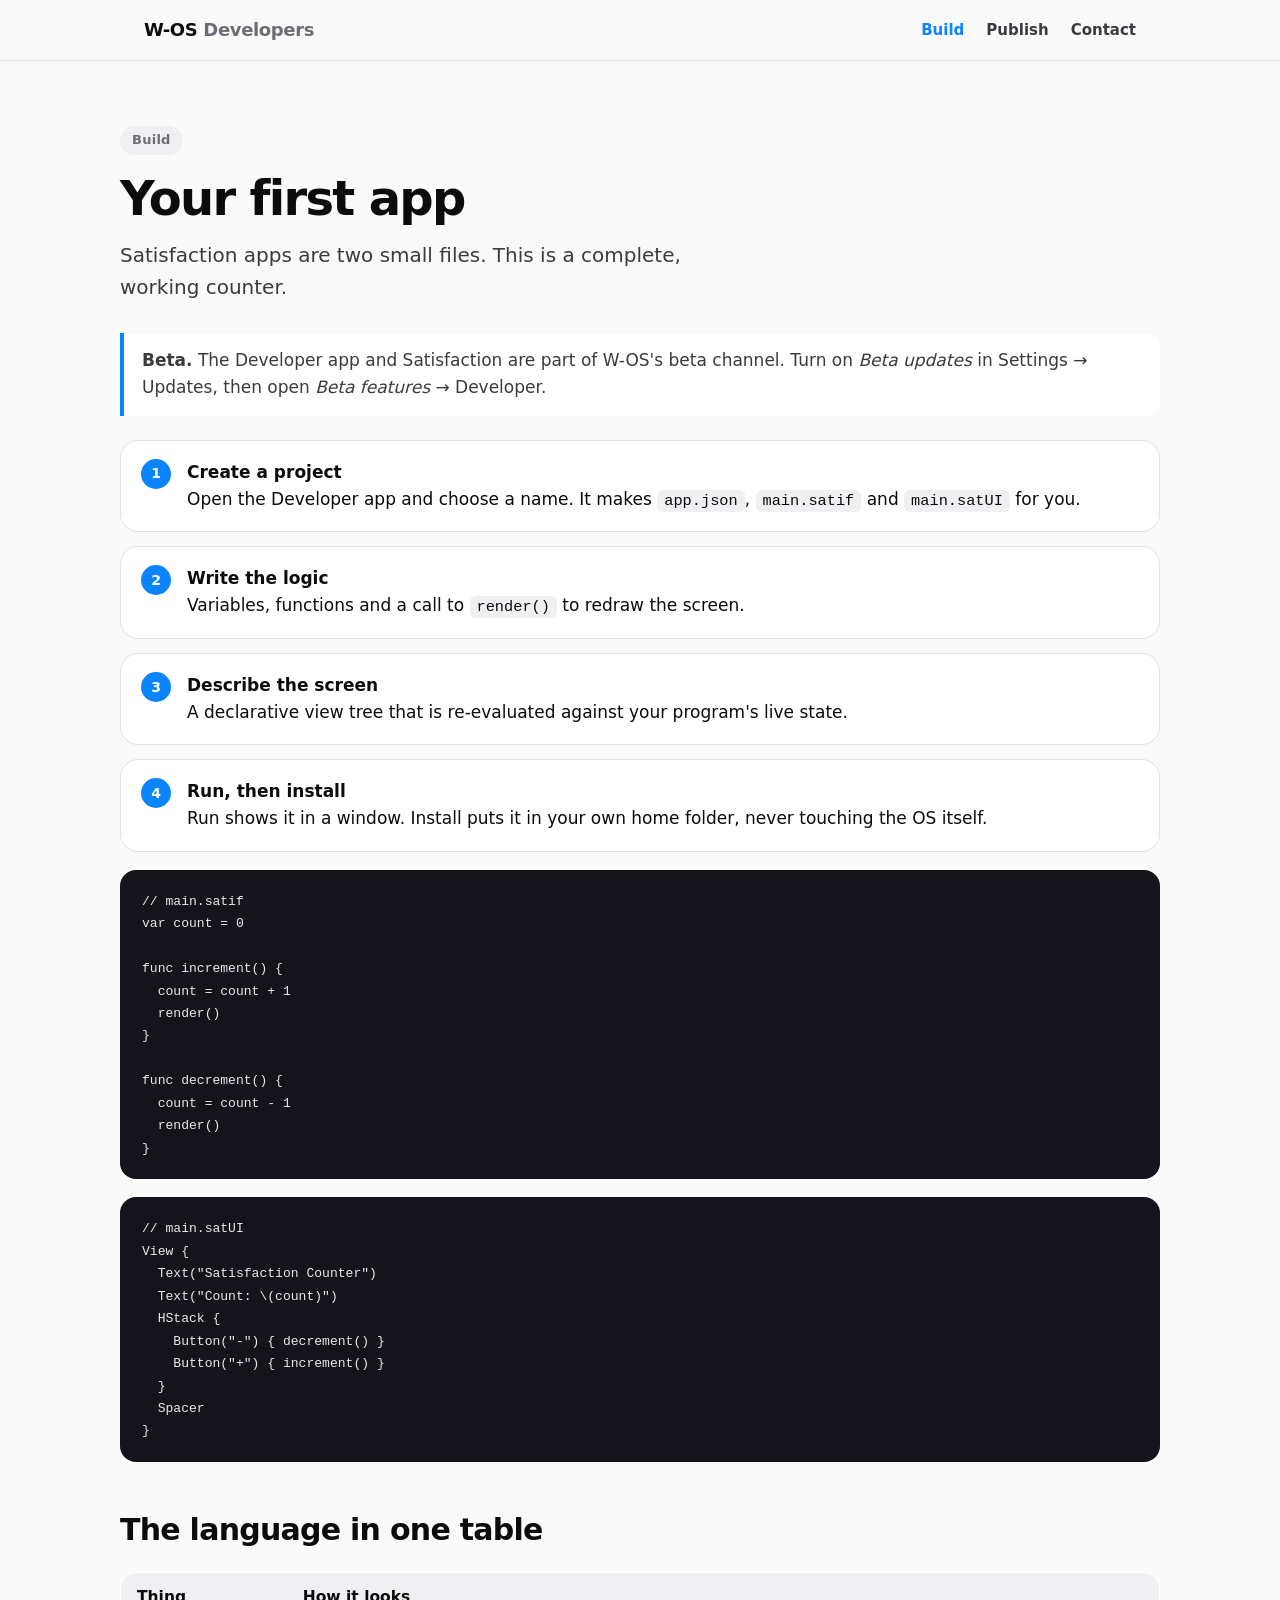
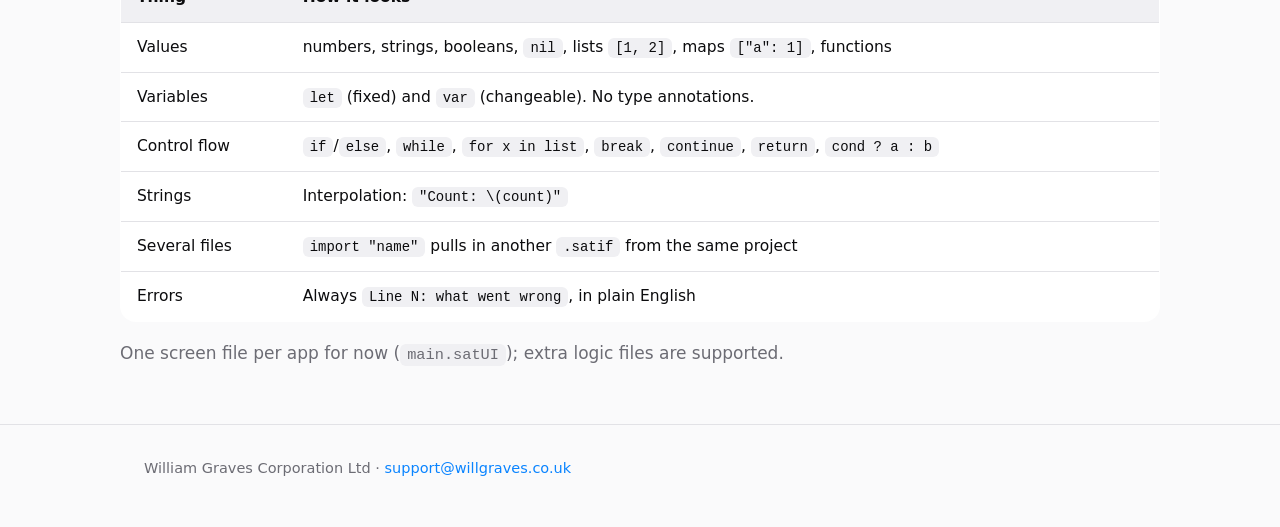
==== site/docs.html @ a488e5d3 "W-OS developer site" ====
<!doctype html>
<html lang="en-GB">
<head>
<meta charset="utf-8">
<meta name="viewport" content="width=device-width, initial-scale=1">
<title>Build for W-OS</title>
<link rel="stylesheet" href="style.css">
</head>
<body>
<header class="top"><div class="wrap">
  <a class="brand" href="./">W-OS<span>Developers</span></a>
  <nav class="links"><a href="docs.html" aria-current="page">Build</a><a href="submit.html">Publish</a><a href="mailto:support@willgraves.co.uk">Contact</a></nav>
</div></header>

<main class="wrap page">
  <span class="eyebrow">Build</span>
  <h1 style="font-size:clamp(34px,5vw,48px)">Your first app</h1>
  <p class="lead">Satisfaction apps are two small files. This is a complete, working counter.</p>

  <div class="note"><b>Beta.</b> The Developer app and Satisfaction are part of W-OS's beta channel. Turn on <i>Beta updates</i> in Settings &rarr; Updates, then open <i>Beta features</i> &rarr; Developer.</div>

  <ol class="steps">
    <li><div><b>Create a project</b>Open the Developer app and choose a name. It makes <code>app.json</code>, <code>main.satif</code> and <code>main.satUI</code> for you.</div></li>
    <li><div><b>Write the logic</b>Variables, functions and a call to <code>render()</code> to redraw the screen.</div></li>
    <li><div><b>Describe the screen</b>A declarative view tree that is re-evaluated against your program's live state.</div></li>
    <li><div><b>Run, then install</b>Run shows it in a window. Install puts it in your own home folder, never touching the OS itself.</div></li>
  </ol>

<pre><code>// main.satif
var count = 0

func increment() {
  count = count + 1
  render()
}

func decrement() {
  count = count - 1
  render()
}</code></pre>

<pre><code>// main.satUI
View {
  Text("Satisfaction Counter")
  Text("Count: \(count)")
  HStack {
    Button("-") { decrement() }
    Button("+") { increment() }
  }
  Spacer
}</code></pre>

  <h2 style="margin-top:44px">The language in one table</h2>
  <table>
    <tr><th>Thing</th><th>How it looks</th></tr>
    <tr><td>Values</td><td>numbers, strings, booleans, <code>nil</code>, lists <code>[1, 2]</code>, maps <code>["a": 1]</code>, functions</td></tr>
    <tr><td>Variables</td><td><code>let</code> (fixed) and <code>var</code> (changeable). No type annotations.</td></tr>
    <tr><td>Control flow</td><td><code>if</code>/<code>else</code>, <code>while</code>, <code>for x in list</code>, <code>break</code>, <code>continue</code>, <code>return</code>, <code>cond ? a : b</code></td></tr>
    <tr><td>Strings</td><td>Interpolation: <code>"Count: \(count)"</code></td></tr>
    <tr><td>Several files</td><td><code>import "name"</code> pulls in another <code>.satif</code> from the same project</td></tr>
    <tr><td>Errors</td><td>Always <code>Line N: what went wrong</code>, in plain English</td></tr>
  </table>
  <p style="color:var(--muted)">One screen file per app for now (<code>main.satUI</code>); extra logic files are supported.</p>
</main>

<footer><div class="wrap">William Graves Corporation Ltd &middot; <a href="mailto:support@willgraves.co.uk">support@willgraves.co.uk</a></div></footer>
</body>
</html>
---- site/style.css ----
:root {
  --bg: #fafafb; --panel: #ffffff; --panel-2: #f0f0f3; --ink: #0c0c0e; --ink-2: #3a3a40; --muted: #6c6c74;
  --line: #e2e2e6; --accent: #0a84ff; --code-bg: #14141a; --code-ink: #e8e8ee;
  color-scheme: light;
}
@media (prefers-color-scheme: dark) {
  :root { --bg: #0a0a0b; --panel: #141416; --panel-2: #1c1c1f; --ink: #f4f4f6; --ink-2: #c9c9d0; --muted: #8e8e96; --line: #2a2a2e; --code-bg: #0f0f13; color-scheme: dark; }
}
* { box-sizing: border-box; }
html { scroll-behavior: smooth; }
body { margin: 0; background: var(--bg); color: var(--ink); font: 400 17px/1.6 "Nunito", "Inter", system-ui, -apple-system, "Segoe UI", sans-serif; -webkit-font-smoothing: antialiased; }
a { color: var(--accent); text-decoration: none; }
a:hover { text-decoration: underline; }
.wrap { max-width: 1040px; margin: 0 auto; padding: 0 24px; }

header.top { position: sticky; top: 0; z-index: 10; background: color-mix(in srgb, var(--bg) 85%, transparent); backdrop-filter: blur(14px); border-bottom: 1px solid var(--line); }
header.top .wrap { display: flex; align-items: center; gap: 28px; height: 60px; }
.brand { font-weight: 800; letter-spacing: -.02em; color: var(--ink); font-size: 18px; }
.brand span { color: var(--muted); font-weight: 600; margin-left: 6px; }
nav.links { display: flex; gap: 22px; margin-left: auto; font-size: 15px; font-weight: 600; }
nav.links a { color: var(--ink-2); }
nav.links a[aria-current] { color: var(--accent); }

.hero { padding: 96px 0 72px; text-align: center; }
.eyebrow { display: inline-block; padding: 4px 12px; border-radius: 999px; background: var(--panel-2); color: var(--muted); font-size: 13px; font-weight: 700; letter-spacing: .02em; }
h1 { font-size: clamp(38px, 6vw, 64px); line-height: 1.05; letter-spacing: -.035em; margin: 18px 0 16px; font-weight: 800; }
h2 { font-size: 30px; letter-spacing: -.025em; margin: 0 0 10px; font-weight: 800; }
h3 { font-size: 19px; margin: 0 0 6px; font-weight: 800; }
.lead { font-size: 20px; color: var(--ink-2); max-width: 640px; margin: 0 auto 30px; }
.cta { display: inline-flex; gap: 12px; flex-wrap: wrap; justify-content: center; }
.btn { display: inline-flex; align-items: center; height: 46px; padding: 0 24px; border-radius: 999px; background: var(--accent); color: #fff; font-weight: 700; font-size: 16px; }
.btn:hover { text-decoration: none; filter: brightness(1.08); }
.btn.ghost { background: var(--panel-2); color: var(--ink); }

section { padding: 56px 0; }
section + section { border-top: 1px solid var(--line); }
.grid { display: grid; gap: 18px; grid-template-columns: repeat(auto-fit, minmax(290px, 1fr)); margin-top: 28px; }
.card { background: var(--panel); border: 1px solid var(--line); border-radius: 20px; padding: 24px; }
.card p { margin: 0; color: var(--ink-2); font-size: 16px; }
.tag { display: inline-block; margin-bottom: 12px; padding: 2px 10px; border-radius: 999px; background: color-mix(in srgb, var(--accent) 14%, transparent); color: var(--accent); font-size: 12px; font-weight: 800; }

.steps { counter-reset: s; list-style: none; padding: 0; margin: 24px 0 0; display: grid; gap: 14px; }
.steps li { counter-increment: s; display: flex; gap: 16px; align-items: flex-start; background: var(--panel); border: 1px solid var(--line); border-radius: 18px; padding: 18px 20px; }
.steps li::before { content: counter(s); flex: none; width: 30px; height: 30px; border-radius: 50%; background: var(--accent); color: #fff; display: grid; place-items: center; font-weight: 800; font-size: 14px; }
.steps b { display: block; }

pre, code { font-family: ui-monospace, "SF Mono", Menlo, Consolas, monospace; }
pre { background: var(--code-bg); color: var(--code-ink); border-radius: 16px; padding: 20px 22px; overflow-x: auto; font-size: 14.5px; line-height: 1.55; margin: 18px 0; }
code { background: var(--panel-2); padding: 2px 7px; border-radius: 6px; font-size: .9em; }
pre code { background: none; padding: 0; }

table { width: 100%; border-collapse: collapse; margin: 18px 0; background: var(--panel); border: 1px solid var(--line); border-radius: 16px; overflow: hidden; }
th, td { text-align: left; padding: 12px 16px; border-bottom: 1px solid var(--line); font-size: 15.5px; vertical-align: top; }
th { background: var(--panel-2); font-weight: 800; }
tr:last-child td { border-bottom: 0; }
.note { border-left: 4px solid var(--accent); background: var(--panel); border-radius: 0 14px 14px 0; padding: 14px 18px; margin: 20px 0; color: var(--ink-2); }
.page { padding: 64px 0 40px; }
.page .lead { margin-left: 0; }
footer { border-top: 1px solid var(--line); padding: 32px 0 48px; color: var(--muted); font-size: 14.5px; }
@media (max-width: 640px) { nav.links { gap: 14px; font-size: 14px; } .hero { padding: 64px 0 48px; } .brand span { display: none; } }
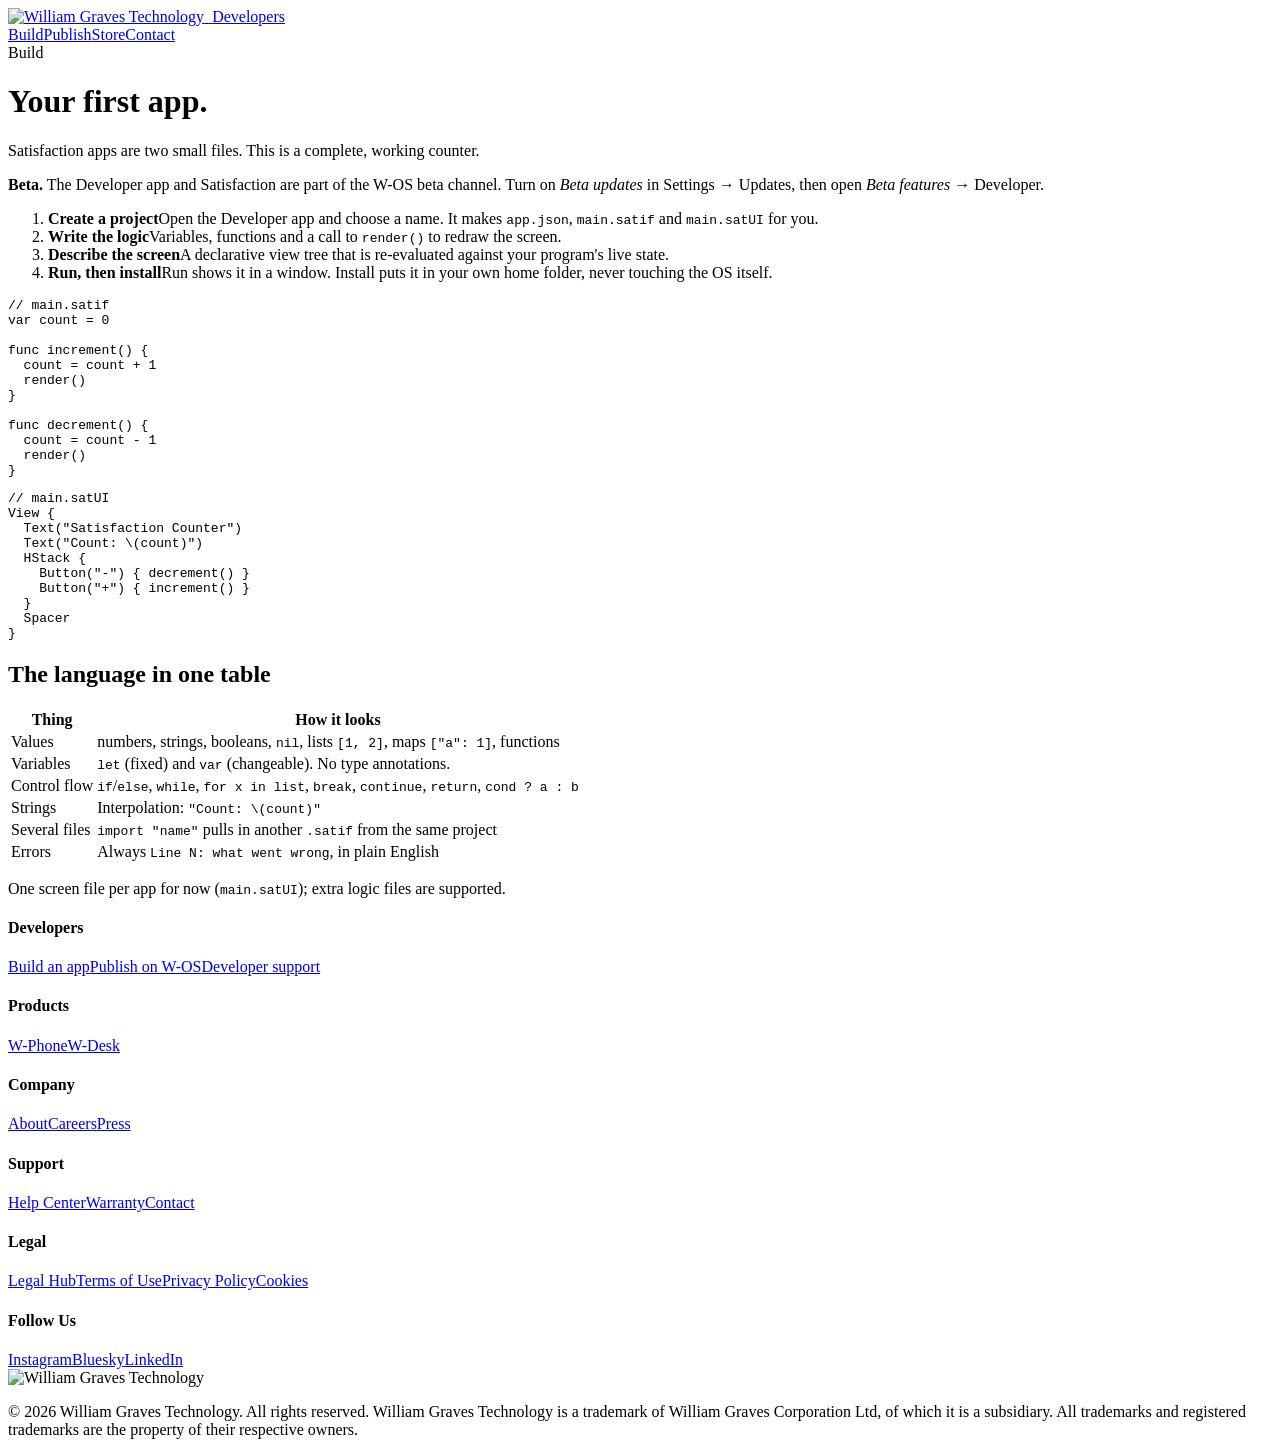
==== commit 35f765a1: "Match the William Graves Technology site design" ====
--- a/site/docs.html
+++ b/site/docs.html
@@ -1,31 +1,37 @@
-<!doctype html>
+<!DOCTYPE html>
 <html lang="en-GB">
 <head>
 <meta charset="utf-8">
 <meta name="viewport" content="width=device-width, initial-scale=1">
-<title>Build for W-OS</title>
-<link rel="stylesheet" href="style.css">
+<title>Build for W-OS | W-OS Developers</title>
+<meta name="description" content="Your first W-OS app in Satisfaction.">
+<meta name="theme-color" content="#f8f8f8" media="(prefers-color-scheme: light)">
+<meta name="theme-color" content="#141414" media="(prefers-color-scheme: dark)">
+<link rel="icon" href="/assets/dark_logo.png">
+<link rel="stylesheet" href="/style.css">
 </head>
 <body>
-<header class="top"><div class="wrap">
-  <a class="brand" href="./">W-OS<span>Developers</span></a>
-  <nav class="links"><a href="docs.html" aria-current="page">Build</a><a href="submit.html">Publish</a><a href="mailto:support@willgraves.co.uk">Contact</a></nav>
-</div></header>
+<header class="top">
+  <a class="logo" href="/" aria-label="W-OS Developers home">
+    <img class="light" src="/assets/dark_logo.png" alt="William Graves Technology">
+    <img class="dark" src="/assets/light_logo.png" alt="">
+    <span class="tag">Developers</span>
+  </a>
+  <nav><a href="/docs.html" aria-current="page">Build</a><a href="/submit.html">Publish</a><a href="https://www.williamgravestechnology.com/products/">Store</a><a href="mailto:support@willgraves.co.uk">Contact</a></nav>
+</header>
+<main>
 
-<main class="wrap page">
+<div class="wrap page">
   <span class="eyebrow">Build</span>
-  <h1 style="font-size:clamp(34px,5vw,48px)">Your first app</h1>
+  <h1>Your first app.</h1>
   <p class="lead">Satisfaction apps are two small files. This is a complete, working counter.</p>
-
-  <div class="note"><b>Beta.</b> The Developer app and Satisfaction are part of W-OS's beta channel. Turn on <i>Beta updates</i> in Settings &rarr; Updates, then open <i>Beta features</i> &rarr; Developer.</div>
-
+  <div class="note"><b>Beta.</b> The Developer app and Satisfaction are part of the W-OS beta channel. Turn on <i>Beta updates</i> in Settings &rarr; Updates, then open <i>Beta features</i> &rarr; Developer.</div>
   <ol class="steps">
     <li><div><b>Create a project</b>Open the Developer app and choose a name. It makes <code>app.json</code>, <code>main.satif</code> and <code>main.satUI</code> for you.</div></li>
     <li><div><b>Write the logic</b>Variables, functions and a call to <code>render()</code> to redraw the screen.</div></li>
     <li><div><b>Describe the screen</b>A declarative view tree that is re-evaluated against your program's live state.</div></li>
     <li><div><b>Run, then install</b>Run shows it in a window. Install puts it in your own home folder, never touching the OS itself.</div></li>
   </ol>
-
 <pre><code>// main.satif
 var count = 0
 
@@ -38,7 +44,6 @@
   count = count - 1
   render()
 }</code></pre>
-
 <pre><code>// main.satUI
 View {
   Text("Satisfaction Counter")
@@ -49,8 +54,7 @@
   }
   Spacer
 }</code></pre>
-
-  <h2 style="margin-top:44px">The language in one table</h2>
+  <h2 class="sec">The language in one table</h2>
   <table>
     <tr><th>Thing</th><th>How it looks</th></tr>
     <tr><td>Values</td><td>numbers, strings, booleans, <code>nil</code>, lists <code>[1, 2]</code>, maps <code>["a": 1]</code>, functions</td></tr>
@@ -61,8 +65,22 @@
     <tr><td>Errors</td><td>Always <code>Line N: what went wrong</code>, in plain English</td></tr>
   </table>
   <p style="color:var(--muted)">One screen file per app for now (<code>main.satUI</code>); extra logic files are supported.</p>
+</div>
+
 </main>
-
-<footer><div class="wrap">William Graves Corporation Ltd &middot; <a href="mailto:support@willgraves.co.uk">support@willgraves.co.uk</a></div></footer>
+<footer>
+  <div class="fcols">
+    <div class="fcol"><h4>Developers</h4><a href="/docs.html">Build an app</a><a href="/submit.html">Publish on W-OS</a><a href="mailto:support@willgraves.co.uk">Developer support</a></div>
+    <div class="fcol"><h4>Products</h4><a href="https://www.williamgravestechnology.com/products/w-phone/">W-Phone</a><a href="https://www.williamgravestechnology.com/products/w-desk/">W-Desk</a></div>
+    <div class="fcol"><h4>Company</h4><a href="https://www.williamgravestechnology.com/about/">About</a><a href="https://www.williamgravestechnology.com/careers/">Careers</a><a href="https://www.williamgravestechnology.com/press/">Press</a></div>
+    <div class="fcol"><h4>Support</h4><a href="https://www.williamgravestechnology.com/support/">Help Center</a><a href="https://www.williamgravestechnology.com/legal/warranties/">Warranty</a><a href="https://www.williamgravestechnology.com/support/contact/">Contact</a></div>
+    <div class="fcol"><h4>Legal</h4><a href="https://www.williamgravestechnology.com/legal/">Legal Hub</a><a href="https://www.williamgravestechnology.com/legal/terms/tos.html">Terms of Use</a><a href="https://www.williamgravestechnology.com/legal/privacy/">Privacy Policy</a><a href="https://www.williamgravestechnology.com/legal/cookies/">Cookies</a></div>
+    <div class="fcol"><h4>Follow Us</h4><a href="https://www.instagram.com/williamgravestechnology">Instagram</a><a href="https://bsky.app/profile/williamgravestechnology.com">Bluesky</a><a href="https://www.linkedin.com/company/william-graves-technology">LinkedIn</a></div>
+  </div>
+  <div class="fbottom">
+    <picture><source srcset="/assets/light_logo.png" media="(prefers-color-scheme: dark)"><img src="/assets/dark_logo.png" alt="William Graves Technology"></picture>
+    <p>&copy; 2026 William Graves Technology. All rights reserved. William Graves Technology is a trademark of William Graves Corporation Ltd, of which it is a subsidiary. All trademarks and registered trademarks are the property of their respective owners.</p>
+  </div>
+</footer>
 </body>
 </html>
